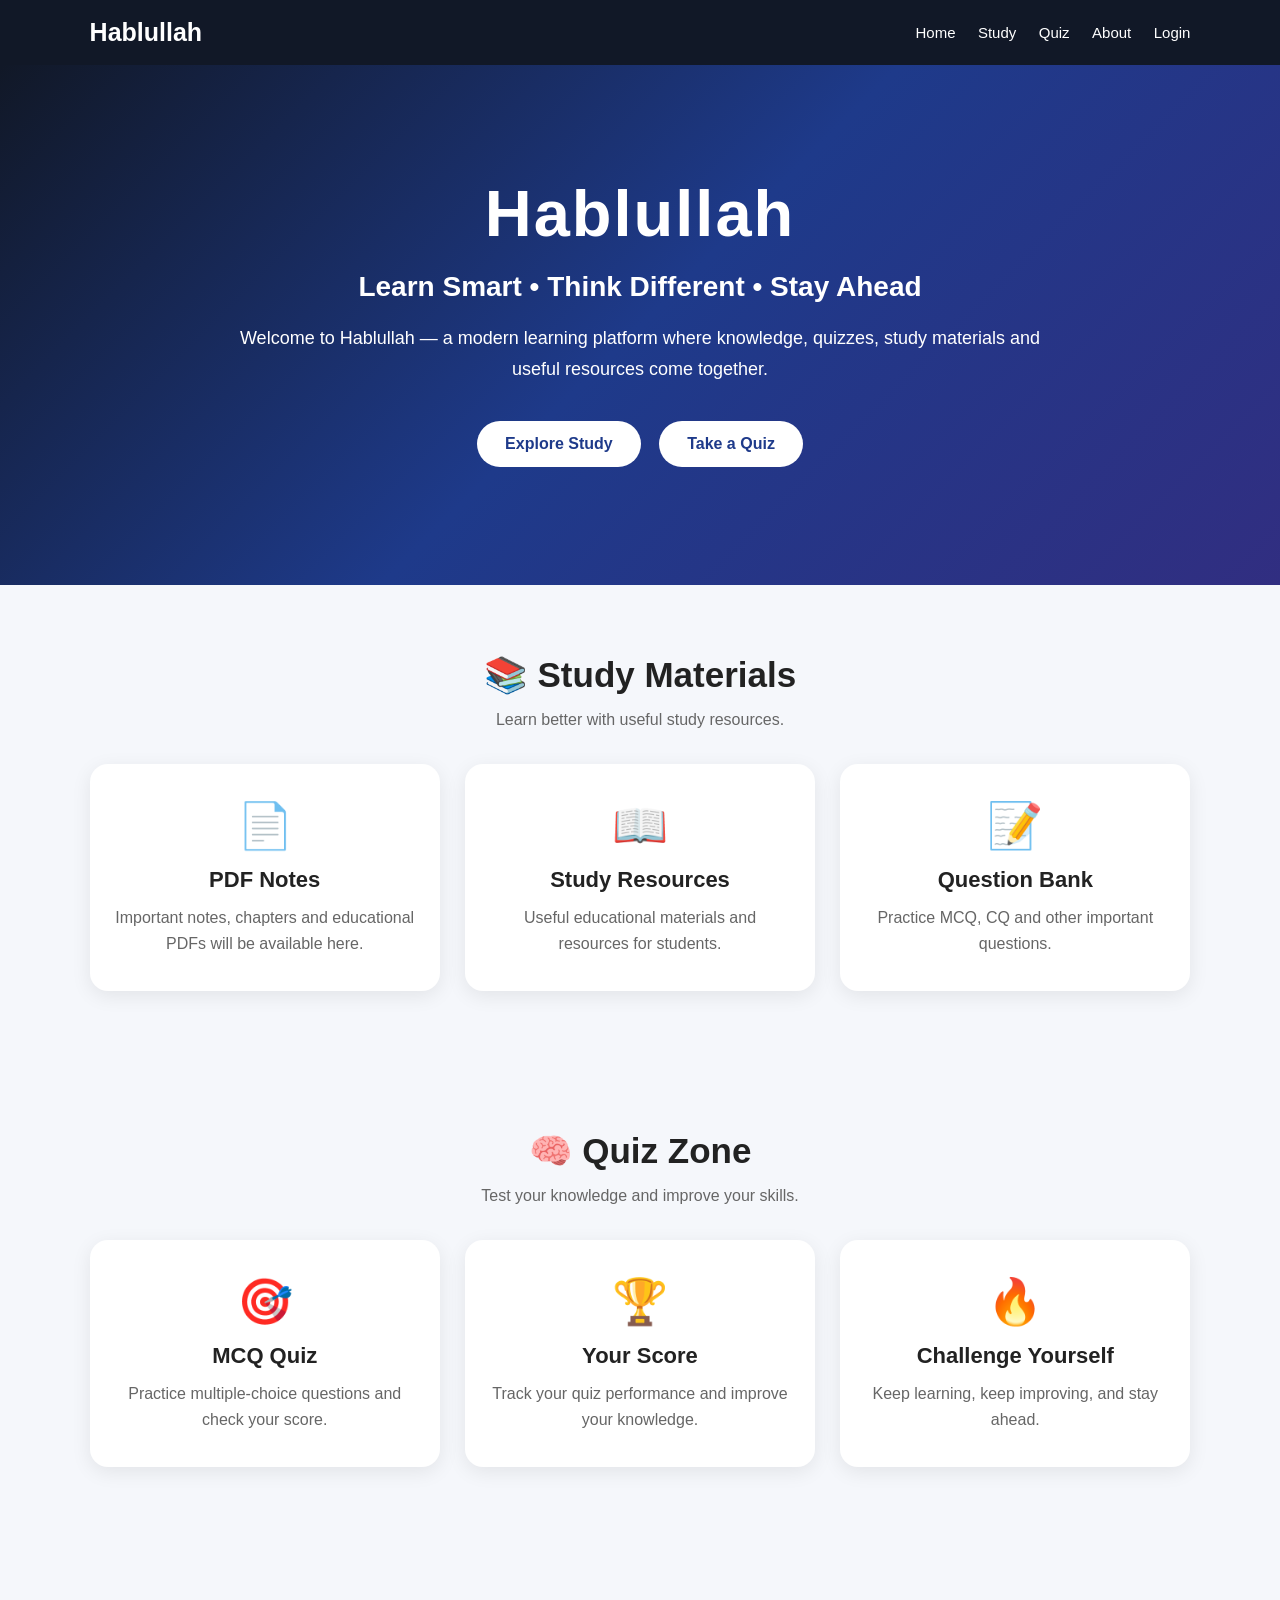
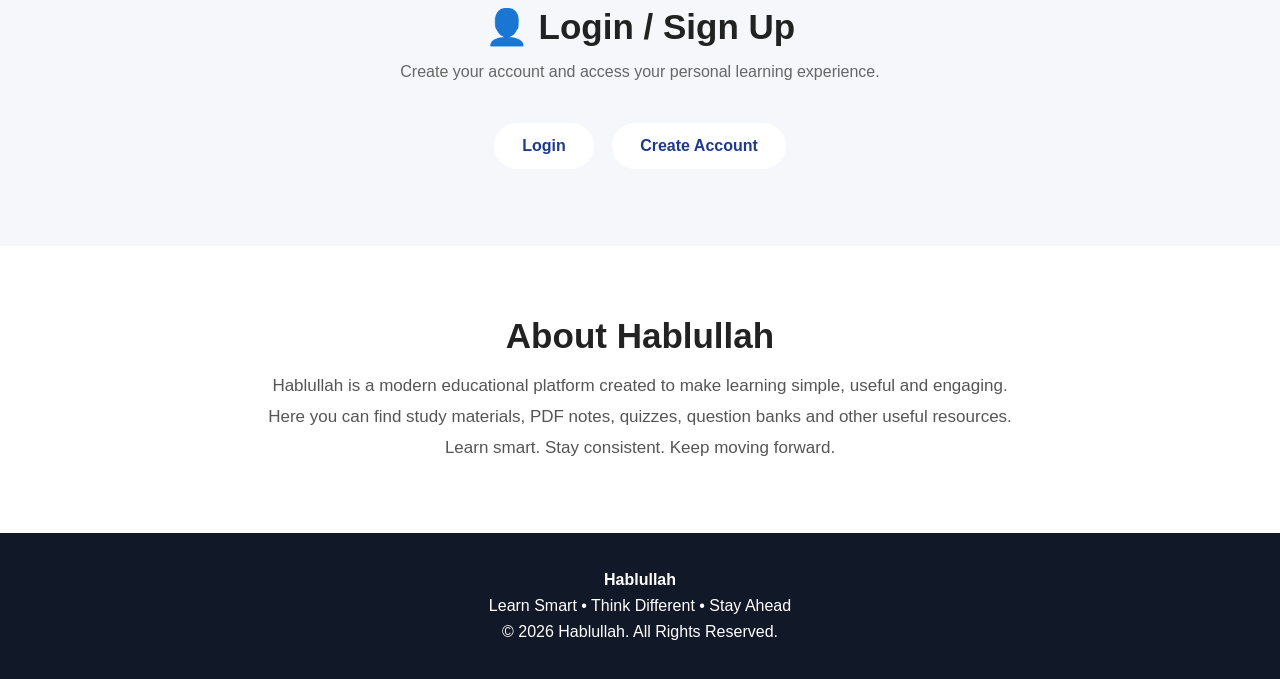
==== index.html @ 99165dce "Hablullah Home Page Created the modern Hablullah homepage with study materials, quiz, login, and edu" ====
<!DOCTYPE html>
<html lang="en">
<head>
    <meta charset="UTF-8">
    <meta name="viewport" content="width=device-width, initial-scale=1.0">

    <title>Hablullah | Learn Smart</title>

    <style>
        * {
            box-sizing: border-box;
            margin: 0;
            padding: 0;
            font-family: Arial, sans-serif;
        }

        body {
            background: #f5f7fb;
            color: #222;
        }

        /* Navigation */
        nav {
            background: #111827;
            padding: 18px 7%;
            display: flex;
            justify-content: space-between;
            align-items: center;
            position: sticky;
            top: 0;
            z-index: 1000;
        }

        .logo {
            color: white;
            font-size: 25px;
            font-weight: bold;
        }

        nav a {
            color: white;
            text-decoration: none;
            margin-left: 18px;
            font-size: 15px;
        }

        nav a:hover {
            color: #38bdf8;
        }

        /* Hero */
        .hero {
            min-height: 520px;
            display: flex;
            justify-content: center;
            align-items: center;
            text-align: center;
            padding: 60px 20px;
            background: linear-gradient(135deg, #111827, #1e3a8a, #312e81);
            color: white;
        }

        .hero-content {
            max-width: 850px;
        }

        .hero h1 {
            font-size: 65px;
            margin-bottom: 20px;
            letter-spacing: 2px;
        }

        .hero h2 {
            font-size: 28px;
            margin-bottom: 20px;
        }

        .hero p {
            font-size: 18px;
            line-height: 1.7;
            margin-bottom: 30px;
        }

        .btn {
            display: inline-block;
            padding: 14px 28px;
            margin: 7px;
            border-radius: 30px;
            background: white;
            color: #1e3a8a;
            text-decoration: none;
            font-weight: bold;
        }

        .btn:hover {
            transform: scale(1.05);
        }

        /* Sections */
        section {
            padding: 70px 7%;
            text-align: center;
        }

        section h2 {
            font-size: 35px;
            margin-bottom: 15px;
        }

        section > p {
            color: #666;
            margin-bottom: 35px;
        }

        /* Cards */
        .cards {
            display: grid;
            grid-template-columns: repeat(auto-fit, minmax(220px, 1fr));
            gap: 25px;
        }

        .card {
            background: white;
            padding: 35px 25px;
            border-radius: 18px;
            box-shadow: 0 5px 20px rgba(0,0,0,0.08);
            transition: 0.3s;
        }

        .card:hover {
            transform: translateY(-8px);
        }

        .card .icon {
            font-size: 45px;
            margin-bottom: 15px;
        }

        .card h3 {
            margin-bottom: 12px;
            font-size: 22px;
        }

        .card p {
            color: #666;
            line-height: 1.6;
        }

        /* About */
        .about {
            background: white;
        }

        .about-text {
            max-width: 750px;
            margin: auto;
            line-height: 1.8;
            color: #555;
            font-size: 17px;
        }

        /* Footer */
        footer {
            background: #111827;
            color: white;
            text-align: center;
            padding: 30px 20px;
        }

        footer p {
            margin: 8px;
        }

        /* Mobile */
        @media (max-width: 600px) {

            nav {
                flex-direction: column;
                gap: 12px;
            }

            nav a {
                margin: 5px;
            }

            .hero h1 {
                font-size: 45px;
            }

            .hero h2 {
                font-size: 22px;
            }

            .hero p {
                font-size: 16px;
            }

            section h2 {
                font-size: 30px;
            }
        }
    </style>
</head>

<body>

    <!-- Navigation -->
    <nav>
        <div class="logo">Hablullah</div>

        <div>
            <a href="#home">Home</a>
            <a href="#study">Study</a>
            <a href="#quiz">Quiz</a>
            <a href="#about">About</a>
            <a href="#login">Login</a>
        </div>
    </nav>


    <!-- Hero -->
    <section class="hero" id="home">

        <div class="hero-content">

            <h1>Hablullah</h1>

            <h2>Learn Smart • Think Different • Stay Ahead</h2>

            <p>
                Welcome to Hablullah — a modern learning platform
                where knowledge, quizzes, study materials and useful
                resources come together.
            </p>

            <a class="btn" href="#study">Explore Study</a>

            <a class="btn" href="#quiz">Take a Quiz</a>

        </div>

    </section>


    <!-- Study -->
    <section id="study">

        <h2>📚 Study Materials</h2>

        <p>
            Learn better with useful study resources.
        </p>

        <div class="cards">

            <div class="card">
                <div class="icon">📄</div>
                <h3>PDF Notes</h3>
                <p>
                    Important notes, chapters and educational PDFs
                    will be available here.
                </p>
            </div>

            <div class="card">
                <div class="icon">📖</div>
                <h3>Study Resources</h3>
                <p>
                    Useful educational materials and resources
                    for students.
                </p>
            </div>

            <div class="card">
                <div class="icon">📝</div>
                <h3>Question Bank</h3>
                <p>
                    Practice MCQ, CQ and other important questions.
                </p>
            </div>

        </div>

    </section>


    <!-- Quiz -->
    <section id="quiz">

        <h2>🧠 Quiz Zone</h2>

        <p>
            Test your knowledge and improve your skills.
        </p>

        <div class="cards">

            <div class="card">
                <div class="icon">🎯</div>
                <h3>MCQ Quiz</h3>
                <p>
                    Practice multiple-choice questions
                    and check your score.
                </p>
            </div>

            <div class="card">
                <div class="icon">🏆</div>
                <h3>Your Score</h3>
                <p>
                    Track your quiz performance and
                    improve your knowledge.
                </p>
            </div>

            <div class="card">
                <div class="icon">🔥</div>
                <h3>Challenge Yourself</h3>
                <p>
                    Keep learning, keep improving,
                    and stay ahead.
                </p>
            </div>

        </div>

    </section>


    <!-- Login -->
    <section id="login">

        <h2>👤 Login / Sign Up</h2>

        <p>
            Create your account and access your personal learning experience.
        </p>

        <a class="btn" href="#">Login</a>

        <a class="btn" href="#">Create Account</a>

    </section>


    <!-- About -->
    <section class="about" id="about">

        <h2>About Hablullah</h2>

        <p class="about-text">

            Hablullah is a modern educational platform created
            to make learning simple, useful and engaging.

            Here you can find study materials, PDF notes,
            quizzes, question banks and other useful resources.

            Learn smart. Stay consistent. Keep moving forward.

        </p>

    </section>


    <!-- Footer -->
    <footer>

        <p><strong>Hablullah</strong></p>

        <p>
            Learn Smart • Think Different • Stay Ahead
        </p>

        <p>
            © 2026 Hablullah. All Rights Reserved.
        </p>

    </footer>

</body>
</html>
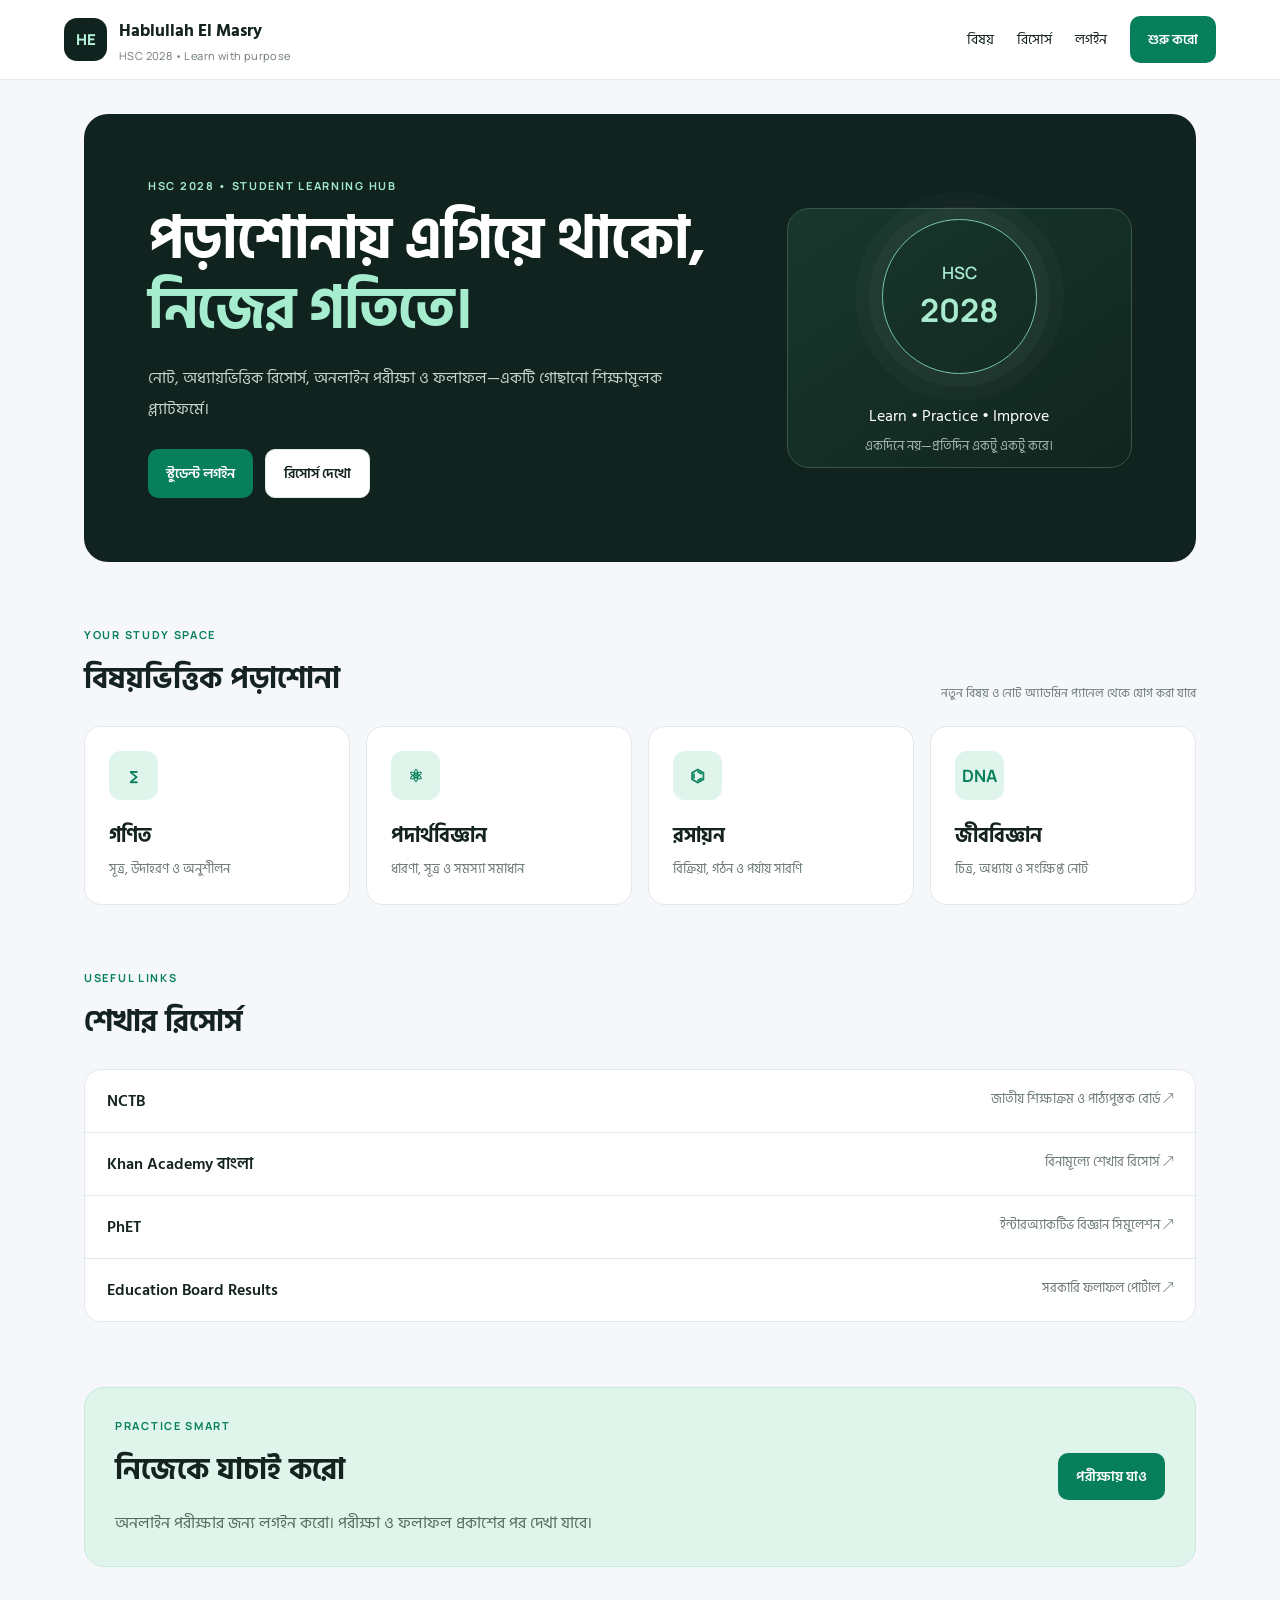
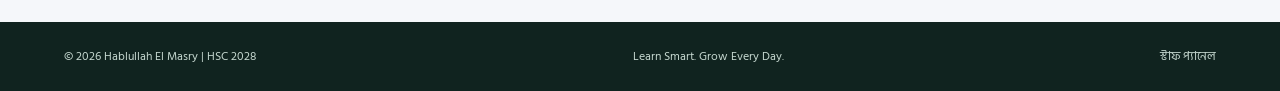
==== commit 4f461b24: "Add files via upload" ====
--- a/index.html
+++ b/index.html
@@ -1,382 +1,6 @@
-<!DOCTYPE html>
-<html lang="en">
-<head>
-    <meta charset="UTF-8">
-    <meta name="viewport" content="width=device-width, initial-scale=1.0">
-
-    <title>Hablullah | Learn Smart</title>
-
-    <style>
-        * {
-            box-sizing: border-box;
-            margin: 0;
-            padding: 0;
-            font-family: Arial, sans-serif;
-        }
-
-        body {
-            background: #f5f7fb;
-            color: #222;
-        }
-
-        /* Navigation */
-        nav {
-            background: #111827;
-            padding: 18px 7%;
-            display: flex;
-            justify-content: space-between;
-            align-items: center;
-            position: sticky;
-            top: 0;
-            z-index: 1000;
-        }
-
-        .logo {
-            color: white;
-            font-size: 25px;
-            font-weight: bold;
-        }
-
-        nav a {
-            color: white;
-            text-decoration: none;
-            margin-left: 18px;
-            font-size: 15px;
-        }
-
-        nav a:hover {
-            color: #38bdf8;
-        }
-
-        /* Hero */
-        .hero {
-            min-height: 520px;
-            display: flex;
-            justify-content: center;
-            align-items: center;
-            text-align: center;
-            padding: 60px 20px;
-            background: linear-gradient(135deg, #111827, #1e3a8a, #312e81);
-            color: white;
-        }
-
-        .hero-content {
-            max-width: 850px;
-        }
-
-        .hero h1 {
-            font-size: 65px;
-            margin-bottom: 20px;
-            letter-spacing: 2px;
-        }
-
-        .hero h2 {
-            font-size: 28px;
-            margin-bottom: 20px;
-        }
-
-        .hero p {
-            font-size: 18px;
-            line-height: 1.7;
-            margin-bottom: 30px;
-        }
-
-        .btn {
-            display: inline-block;
-            padding: 14px 28px;
-            margin: 7px;
-            border-radius: 30px;
-            background: white;
-            color: #1e3a8a;
-            text-decoration: none;
-            font-weight: bold;
-        }
-
-        .btn:hover {
-            transform: scale(1.05);
-        }
-
-        /* Sections */
-        section {
-            padding: 70px 7%;
-            text-align: center;
-        }
-
-        section h2 {
-            font-size: 35px;
-            margin-bottom: 15px;
-        }
-
-        section > p {
-            color: #666;
-            margin-bottom: 35px;
-        }
-
-        /* Cards */
-        .cards {
-            display: grid;
-            grid-template-columns: repeat(auto-fit, minmax(220px, 1fr));
-            gap: 25px;
-        }
-
-        .card {
-            background: white;
-            padding: 35px 25px;
-            border-radius: 18px;
-            box-shadow: 0 5px 20px rgba(0,0,0,0.08);
-            transition: 0.3s;
-        }
-
-        .card:hover {
-            transform: translateY(-8px);
-        }
-
-        .card .icon {
-            font-size: 45px;
-            margin-bottom: 15px;
-        }
-
-        .card h3 {
-            margin-bottom: 12px;
-            font-size: 22px;
-        }
-
-        .card p {
-            color: #666;
-            line-height: 1.6;
-        }
-
-        /* About */
-        .about {
-            background: white;
-        }
-
-        .about-text {
-            max-width: 750px;
-            margin: auto;
-            line-height: 1.8;
-            color: #555;
-            font-size: 17px;
-        }
-
-        /* Footer */
-        footer {
-            background: #111827;
-            color: white;
-            text-align: center;
-            padding: 30px 20px;
-        }
-
-        footer p {
-            margin: 8px;
-        }
-
-        /* Mobile */
-        @media (max-width: 600px) {
-
-            nav {
-                flex-direction: column;
-                gap: 12px;
-            }
-
-            nav a {
-                margin: 5px;
-            }
-
-            .hero h1 {
-                font-size: 45px;
-            }
-
-            .hero h2 {
-                font-size: 22px;
-            }
-
-            .hero p {
-                font-size: 16px;
-            }
-
-            section h2 {
-                font-size: 30px;
-            }
-        }
-    </style>
-</head>
-
-<body>
-
-    <!-- Navigation -->
-    <nav>
-        <div class="logo">Hablullah</div>
-
-        <div>
-            <a href="#home">Home</a>
-            <a href="#study">Study</a>
-            <a href="#quiz">Quiz</a>
-            <a href="#about">About</a>
-            <a href="#login">Login</a>
-        </div>
-    </nav>
-
-
-    <!-- Hero -->
-    <section class="hero" id="home">
-
-        <div class="hero-content">
-
-            <h1>Hablullah</h1>
-
-            <h2>Learn Smart • Think Different • Stay Ahead</h2>
-
-            <p>
-                Welcome to Hablullah — a modern learning platform
-                where knowledge, quizzes, study materials and useful
-                resources come together.
-            </p>
-
-            <a class="btn" href="#study">Explore Study</a>
-
-            <a class="btn" href="#quiz">Take a Quiz</a>
-
-        </div>
-
-    </section>
-
-
-    <!-- Study -->
-    <section id="study">
-
-        <h2>📚 Study Materials</h2>
-
-        <p>
-            Learn better with useful study resources.
-        </p>
-
-        <div class="cards">
-
-            <div class="card">
-                <div class="icon">📄</div>
-                <h3>PDF Notes</h3>
-                <p>
-                    Important notes, chapters and educational PDFs
-                    will be available here.
-                </p>
-            </div>
-
-            <div class="card">
-                <div class="icon">📖</div>
-                <h3>Study Resources</h3>
-                <p>
-                    Useful educational materials and resources
-                    for students.
-                </p>
-            </div>
-
-            <div class="card">
-                <div class="icon">📝</div>
-                <h3>Question Bank</h3>
-                <p>
-                    Practice MCQ, CQ and other important questions.
-                </p>
-            </div>
-
-        </div>
-
-    </section>
-
-
-    <!-- Quiz -->
-    <section id="quiz">
-
-        <h2>🧠 Quiz Zone</h2>
-
-        <p>
-            Test your knowledge and improve your skills.
-        </p>
-
-        <div class="cards">
-
-            <div class="card">
-                <div class="icon">🎯</div>
-                <h3>MCQ Quiz</h3>
-                <p>
-                    Practice multiple-choice questions
-                    and check your score.
-                </p>
-            </div>
-
-            <div class="card">
-                <div class="icon">🏆</div>
-                <h3>Your Score</h3>
-                <p>
-                    Track your quiz performance and
-                    improve your knowledge.
-                </p>
-            </div>
-
-            <div class="card">
-                <div class="icon">🔥</div>
-                <h3>Challenge Yourself</h3>
-                <p>
-                    Keep learning, keep improving,
-                    and stay ahead.
-                </p>
-            </div>
-
-        </div>
-
-    </section>
-
-
-    <!-- Login -->
-    <section id="login">
-
-        <h2>👤 Login / Sign Up</h2>
-
-        <p>
-            Create your account and access your personal learning experience.
-        </p>
-
-        <a class="btn" href="#">Login</a>
-
-        <a class="btn" href="#">Create Account</a>
-
-    </section>
-
-
-    <!-- About -->
-    <section class="about" id="about">
-
-        <h2>About Hablullah</h2>
-
-        <p class="about-text">
-
-            Hablullah is a modern educational platform created
-            to make learning simple, useful and engaging.
-
-            Here you can find study materials, PDF notes,
-            quizzes, question banks and other useful resources.
-
-            Learn smart. Stay consistent. Keep moving forward.
-
-        </p>
-
-    </section>
-
-
-    <!-- Footer -->
-    <footer>
-
-        <p><strong>Hablullah</strong></p>
-
-        <p>
-            Learn Smart • Think Different • Stay Ahead
-        </p>
-
-        <p>
-            © 2026 Hablullah. All Rights Reserved.
-        </p>
-
-    </footer>
-
-</body>
-</html>
+<!doctype html><html lang="bn"><head><meta charset="utf-8"><meta name="viewport" content="width=device-width,initial-scale=1"><title>Hablullah El Masry | HSC 2028</title><link rel="stylesheet" href="style.css"></head><body>
+<header class="top"><a class="brand" href="index.html"><span class="mark">HE</span><span>Hablullah El Masry<small>HSC 2028 • Learn with purpose</small></span></a><nav><a href="#subjects">বিষয়</a><a href="#resources">রিসোর্স</a><a href="login.html">লগইন</a><a class="btn" href="signup.html">শুরু করো</a></nav></header>
+<main><section class="hero"><div><span class="eyebrow">HSC 2028 • STUDENT LEARNING HUB</span><h1>পড়াশোনায় এগিয়ে থাকো,<br><em>নিজের গতিতে।</em></h1><p>নোট, অধ্যায়ভিত্তিক রিসোর্স, অনলাইন পরীক্ষা ও ফলাফল—একটি গোছানো শিক্ষামূলক প্ল্যাটফর্মে।</p><div class="actions"><a class="btn" href="login.html">স্টুডেন্ট লগইন</a><a class="btn ghost" href="#resources">রিসোর্স দেখো</a></div></div><div class="hero-card"><div class="orb">HSC<br><b>2028</b></div><p>Learn • Practice • Improve</p><small>একদিনে নয়—প্রতিদিন একটু একটু করে।</small></div></section>
+<section class="section" id="subjects"><div class="section-head"><div><span class="eyebrow">YOUR STUDY SPACE</span><h2>বিষয়ভিত্তিক পড়াশোনা</h2></div><span class="muted">নতুন বিষয় ও নোট অ্যাডমিন প্যানেল থেকে যোগ করা যাবে</span></div><div class="cards"><article class="tile"><span class="tile-icon">∑</span><h3>গণিত</h3><p>সূত্র, উদাহরণ ও অনুশীলন</p></article><article class="tile"><span class="tile-icon">⚛</span><h3>পদার্থবিজ্ঞান</h3><p>ধারণা, সূত্র ও সমস্যা সমাধান</p></article><article class="tile"><span class="tile-icon">⌬</span><h3>রসায়ন</h3><p>বিক্রিয়া, গঠন ও পর্যায় সারণি</p></article><article class="tile"><span class="tile-icon">DNA</span><h3>জীববিজ্ঞান</h3><p>চিত্র, অধ্যায় ও সংক্ষিপ্ত নোট</p></article></div></section>
+<section class="section" id="resources"><div class="section-head"><div><span class="eyebrow">USEFUL LINKS</span><h2>শেখার রিসোর্স</h2></div></div><div class="resource-list"><a href="https://nctb.gov.bd/" target="_blank" rel="noopener">NCTB <span>জাতীয় শিক্ষাক্রম ও পাঠ্যপুস্তক বোর্ড ↗</span></a><a href="https://bn.khanacademy.org/" target="_blank" rel="noopener">Khan Academy বাংলা <span>বিনামূল্যে শেখার রিসোর্স ↗</span></a><a href="https://phet.colorado.edu/" target="_blank" rel="noopener">PhET <span>ইন্টারঅ্যাকটিভ বিজ্ঞান সিমুলেশন ↗</span></a><a href="https://educationboardresults.gov.bd/v2/home" target="_blank" rel="noopener">Education Board Results <span>সরকারি ফলাফল পোর্টাল ↗</span></a></div></section>
+<section class="callout"><div><span class="eyebrow">PRACTICE SMART</span><h2>নিজেকে যাচাই করো</h2><p>অনলাইন পরীক্ষার জন্য লগইন করো। পরীক্ষা ও ফলাফল প্রকাশের পর দেখা যাবে।</p></div><a class="btn" href="login.html">পরীক্ষায় যাও</a></section></main><footer>© 2026 Hablullah El Masry | HSC 2028 <span>Learn Smart. Grow Every Day.</span><a href="admin.html">স্টাফ প্যানেল</a></footer></body></html>
--- a/style.css
+++ b/style.css
@@ -0,0 +1,4 @@
+@import url('https://fonts.googleapis.com/css2?family=Hind+Siliguri:wght@400;500;600;700&family=Manrope:wght@400;500;600;700;800&display=swap');
+:root{--bg:#f5f7fa;--ink:#14231f;--muted:#6c7975;--green:#087f5b;--green2:#dff5eb;--navy:#10231f;--line:#e3e9e6;--white:#fff;--red:#b42318}*{box-sizing:border-box}body{margin:0;background:var(--bg);color:var(--ink);font-family:'Hind Siliguri',sans-serif}a{color:inherit;text-decoration:none}.top{min-height:78px;padding:16px max(5vw,20px);display:flex;align-items:center;justify-content:space-between;gap:20px;background:#fff;border-bottom:1px solid var(--line)}.brand{display:flex;gap:12px;align-items:center;font-weight:700;font-size:17px}.brand small{display:block;font:11px Manrope,sans-serif;color:var(--muted);letter-spacing:.4px;margin-top:3px}.mark{display:grid;place-items:center;width:43px;height:43px;border-radius:13px;background:var(--navy);color:#b5f3d9;font:800 15px Manrope}.top nav{display:flex;align-items:center;gap:23px;font-size:14px}.btn{display:inline-flex;justify-content:center;align-items:center;background:var(--green);color:white;border:0;border-radius:10px;padding:12px 18px;font:600 14px 'Hind Siliguri';cursor:pointer}.btn.ghost{background:white;color:var(--ink);border:1px solid var(--line)}main{max-width:1160px;margin:auto;padding:0 24px}.hero{margin:34px 0 65px;background:var(--navy);color:white;border-radius:24px;padding:clamp(28px,5vw,66px);display:grid;grid-template-columns:1.4fr .8fr;gap:35px;align-items:center;overflow:hidden;position:relative}.eyebrow{font:700 11px Manrope,sans-serif;letter-spacing:1.7px;color:var(--green);display:block;margin-bottom:13px}.hero .eyebrow{color:#a4e8cb}.hero h1{font-size:clamp(34px,4.7vw,58px);line-height:1.2;margin:0 0 18px;letter-spacing:-1px}.hero h1 em{color:#a5edce;font-style:normal}.hero p{color:#c4d4ce;line-height:1.9;max-width:520px;margin-bottom:25px}.actions{display:flex;gap:12px;flex-wrap:wrap}.hero-card{min-height:260px;border:1px solid #35574c;border-radius:22px;background:linear-gradient(145deg,#18372d,#11251f);display:flex;flex-direction:column;align-items:center;justify-content:center}.orb{width:155px;height:155px;border-radius:50%;border:1px solid #79c5a4;box-shadow:0 0 0 13px #ffffff08,0 0 0 27px #ffffff05;display:grid;place-content:center;text-align:center;color:#a9ebce;font:600 17px Manrope;line-height:1.5}.orb b{font-size:32px}.hero-card p{margin:27px 0 3px;color:white}.hero-card small{color:#a5b8b0}.section{margin:0 0 65px}.section-head{display:flex;justify-content:space-between;align-items:end;gap:20px;margin-bottom:23px}.section h2,.callout h2{font-size:30px;margin:0}.muted{font-size:12px;color:var(--muted)}.cards{display:grid;grid-template-columns:repeat(4,1fr);gap:16px}.tile{background:white;border:1px solid var(--line);border-radius:17px;padding:24px}.tile-icon{display:grid;place-items:center;background:var(--green2);color:var(--green);border-radius:12px;width:49px;height:49px;font:700 17px Manrope}.tile h3{margin:20px 0 6px;font-size:20px}.tile p{margin:0;color:var(--muted);font-size:13px}.resource-list{background:#fff;border:1px solid var(--line);border-radius:17px;overflow:hidden}.resource-list a{display:flex;justify-content:space-between;gap:20px;padding:18px 22px;border-bottom:1px solid var(--line);font-weight:600}.resource-list a:last-child{border-bottom:0}.resource-list span{font-weight:400;color:var(--muted);font-size:13px}.callout{margin:0 0 55px;padding:30px;background:var(--green2);border:1px solid #c7eadb;border-radius:20px;display:flex;align-items:center;justify-content:space-between;gap:20px}.callout p{margin-bottom:0;color:#536b60}footer{padding:25px max(5vw,20px);background:var(--navy);color:#c6d8d0;font-size:12px;display:flex;justify-content:space-between;gap:15px}.auth-wrap{min-height:100vh;display:grid;place-items:center;padding:22px}.auth-card{width:min(100%,460px);background:white;padding:32px;border:1px solid var(--line);border-radius:22px;box-shadow:0 16px 60px #0f2c1c0c}.auth-card h1{margin:8px 0;font-size:30px}.auth-card>p{color:var(--muted);line-height:1.7}.field{display:block;margin:18px 0 6px;font-weight:600;font-size:13px}.input,.select,.textarea{width:100%;padding:12px 14px;border:1px solid #d7e0db;border-radius:10px;font:14px 'Hind Siliguri';outline-color:var(--green);background:#fff;color:var(--ink)}.textarea{min-height:95px;resize:vertical}.full{width:100%;margin-top:18px}.notice{background:#fff5db;border:1px solid #f1dfa6;padding:12px;border-radius:10px;font-size:12px;line-height:1.7;color:#70551a;margin:16px 0}.back{display:inline-block;color:var(--green);margin-bottom:20px;font-size:13px}.status{font-size:13px;margin-top:14px;line-height:1.6}.status.error{color:#b42318}.status.ok{color:#087f5b}
+.admin-shell{max-width:1320px;margin:auto;padding:22px;display:grid;grid-template-columns:245px minmax(0,1fr);gap:22px}.sidebar{background:var(--navy);color:#eaf6f0;border-radius:20px;padding:22px;height:fit-content;position:sticky;top:18px}.side-brand{display:flex;align-items:center;gap:10px;padding-bottom:23px;border-bottom:1px solid #345148}.side-brand .mark{background:#dff5eb;color:#0c553f}.side-brand small{display:block;font-size:11px;color:#a9c2b7}.side-nav{display:grid;gap:7px;margin-top:20px}.side-nav button{border:0;text-align:left;background:transparent;color:#c5d8d0;padding:12px;border-radius:10px;font:500 14px 'Hind Siliguri';cursor:pointer}.side-nav button.active,.side-nav button:hover{background:#24493b;color:#fff}.side-bottom{margin-top:20px;padding-top:15px;border-top:1px solid #345148}.admin-main{min-width:0}.admin-top{display:flex;align-items:center;justify-content:space-between;gap:15px;margin:4px 0 22px}.admin-top h1{font-size:28px;margin:0}.admin-top p{margin:4px 0;color:var(--muted);font-size:13px}.avatar{width:42px;height:42px;border-radius:14px;background:var(--green2);color:var(--green);display:grid;place-items:center;font-weight:700}.stats{display:grid;grid-template-columns:repeat(4,1fr);gap:14px;margin-bottom:20px}.stat,.panel{background:white;border:1px solid var(--line);border-radius:16px;padding:19px}.stat span{font-size:12px;color:var(--muted)}.stat strong{display:block;font:800 28px Manrope;margin-top:8px}.stat small{color:var(--green);font-size:11px}.panel{margin-bottom:18px}.panel-head{display:flex;justify-content:space-between;align-items:center;gap:12px;margin-bottom:15px}.panel h2{font-size:19px;margin:0}.panel p{color:var(--muted);font-size:13px}.form-grid{display:grid;grid-template-columns:repeat(2,minmax(0,1fr));gap:0 14px}.form-grid .wide{grid-column:1/-1}.form-actions{display:flex;gap:10px;flex-wrap:wrap}.btn.secondary{background:#eef3f0;color:var(--ink)}.btn.danger{background:#fff0ef;color:var(--red)}.table-wrap{overflow:auto}table{border-collapse:collapse;width:100%;font-size:13px;min-width:540px}th,td{text-align:left;padding:12px 10px;border-bottom:1px solid var(--line);vertical-align:top}th{font-weight:600;color:var(--muted);background:#fafcfb}td .small-btn{border:1px solid var(--line);background:#fff;border-radius:7px;padding:5px 8px;cursor:pointer;font:12px 'Hind Siliguri'}.empty{padding:24px;text-align:center;color:var(--muted);font-size:13px}.tab-section[hidden]{display:none!important}.pill{font-size:11px;background:var(--green2);color:var(--green);border-radius:99px;padding:4px 9px;white-space:nowrap}.resource-row{padding:12px 0;border-bottom:1px solid var(--line);display:flex;justify-content:space-between;gap:12px}.resource-row:last-child{border-bottom:0}.subtle{color:var(--muted);font-size:12px}.topline{display:flex;justify-content:space-between;align-items:center;gap:10px}.login-note{font-size:12px;color:var(--muted);line-height:1.7}
+@media(max-width:950px){.admin-shell{grid-template-columns:1fr}.sidebar{position:static}.side-nav{grid-template-columns:repeat(3,1fr)}.stats{grid-template-columns:repeat(2,1fr)}}@media(max-width:800px){.hero{grid-template-columns:1fr}.cards{grid-template-columns:repeat(2,1fr)}.top{align-items:flex-start;flex-wrap:wrap}.top nav{width:100%;gap:15px;flex-wrap:wrap}.section-head{align-items:flex-start;flex-direction:column}.callout{align-items:flex-start;flex-direction:column}}@media(max-width:520px){main{padding:0 15px}.hero{padding:28px 22px;margin-top:20px}.cards{grid-template-columns:1fr}.resource-list a{flex-direction:column;gap:4px}.brand{font-size:15px}footer{flex-direction:column}.admin-shell{padding:10px}.sidebar{padding:15px}.side-nav{grid-template-columns:repeat(2,1fr)}.stats{gap:8px}.stat{padding:13px}.stat strong{font-size:23px}.form-grid{grid-template-columns:1fr}.form-grid .wide{grid-column:auto}.admin-top h1{font-size:22px}}
